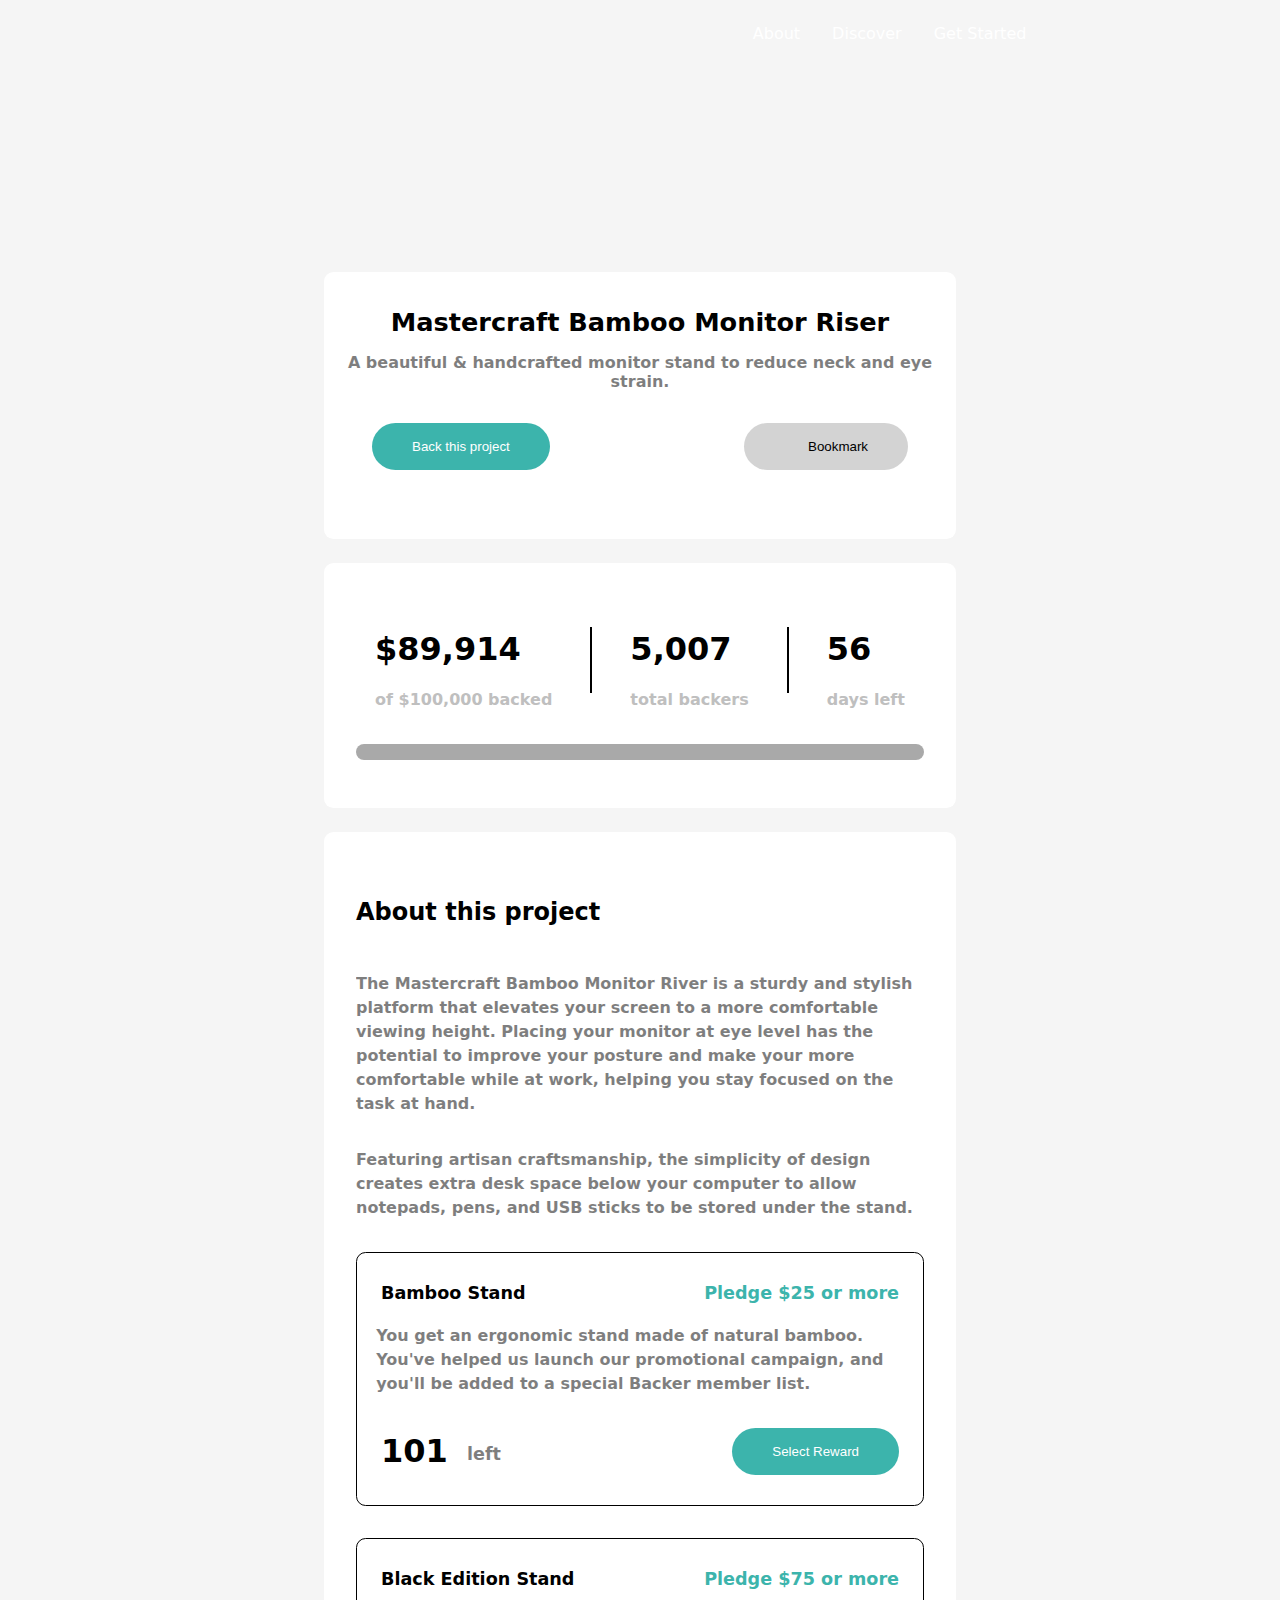
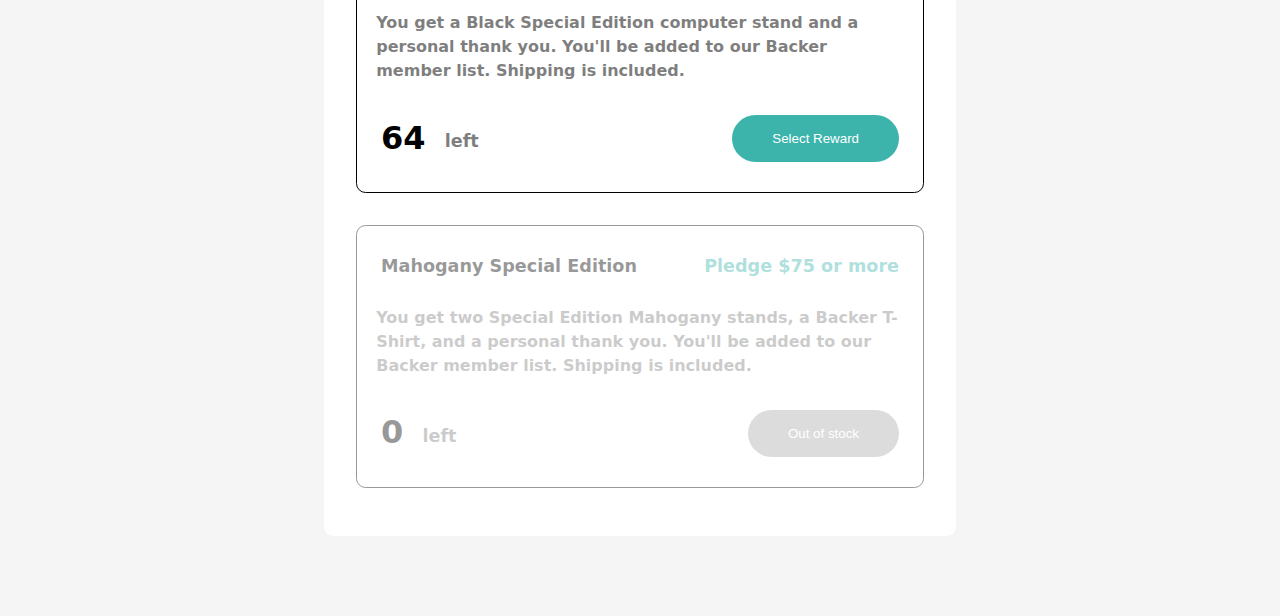
==== crowdfunding-product-page-main/index.html @ 4160df12 "crowdfund" ====
<!DOCTYPE html>
<html lang="en">
<head>
  <meta charset="UTF-8">
  <meta name="viewport" content="width=device-width, initial-scale=1.0">
  <title>CrowdFunding Product Page</title>
  <link rel="icon" href="../images/favicon-32x32.png" type="image/x-icon">
  <link rel="stylesheet" href="style.css">
</head>
<body>
  
  <div class="navbar">
    <div class="wrapper flex">
    <img class="logo" src="../images/logo.svg" alt="">
    <nav>
    <ul>
      <li><a href="#">About</a></li>
      <li><a href="#">Discover</a></li>
      <li><a href="#">Get Started</a></li>
    </ul>
    </nav>
    </div>
  </div>

  <!-- first card -->
    <div class="container"> 
    <div class="introduction">
      <img src="../images/logo-mastercraft.svg" alt="">
      <h2>Mastercraft Bamboo Monitor Riser</h2>
      <p>A beautiful & handcrafted monitor stand to reduce neck and eye strain.</p>
      <div class="btns">
        <div class="back">
        <button type="button">Back this project</button>
        </div>
        <div class="bookmark">
        <img class="icon" src="../images/icon-bookmark.svg" alt="">
        <button type="button">Bookmark</button>
        </div>
      </div>
    </div>

    <!-- second card -->
    <div class="progress">
      <div class="rate">
      <div>
        <h2>$89,914</h2>
        <p>of $100,000 backed</p>
      </div>
      <span></span>
      <div>
        <h2>5,007</h2>
        <p>total backers</p>
      </div>
      <span></span>
      <div>
        <h2>56</h2>
        <p>days left</p>
      </div>
      </div>
      <button id="btnss" type="submit"><span></span></button>
     
    </div>

    <!-- third card -->
    <div class="info">
      <div class="about">
        <h2>About this project</h2>
        <p>The Mastercraft Bamboo Monitor River is a sturdy and stylish platform that elevates your screen to a more comfortable viewing height. Placing your monitor at eye level has the potential to improve your posture and make your more comfortable while at work, helping you stay focused on the task at hand.</p>
        <p>Featuring artisan craftsmanship, the simplicity of design creates extra desk space below your computer to allow notepads, pens, and USB sticks to be stored under the stand.</p>
      </div>

      <!-- semi card -->
      <div class="bamboo">
        <div class="stand">
          <h1>Bamboo Stand</h1>
          <h1><span>Pledge $25 or more</span></h1>
          </div>
          <p>You get an ergonomic stand made of natural bamboo. You've helped us launch our promotional campaign, and you'll be added to a special Backer member list. </p>
          <div class="item">
            <div class="left">
              <h2>101</h2>
              <p>left</p>
            </div>
            <div class="btn">
            <button type="button">Select Reward</button>
            </div>
          </div>
      </div>

      <!-- semi card -->
      <div class="bamboo">
        <div class="stand">
          <h1>Black Edition Stand</h1>
          <h1><span>Pledge $75 or more</span></h1>
          </div>
          <p>You get a Black Special Edition computer stand and a personal thank you. You'll be added to our Backer member list. Shipping is included.</p>
          <div class="item">
            <div class="left">
              <h2>64</h2>
              <p>left</p>
            </div>
            <div class="btn">
            <button type="button">Select Reward</button>
            </div>
          </div>
      </div>

      <!-- semi card -->
      <div class="mahogany">
        <div class="stand">
          <h1>Mahogany Special Edition</h1>
          <h1><span>Pledge $75 or more</span></h1>
          </div>
          <p>You get two Special Edition Mahogany stands, a Backer T-Shirt, and a personal thank you. You'll be added to our Backer member list. Shipping is included.</p>
          <div class="item">
            <div class="left">
              <h2>0</h2>
              <p>left</p>
            </div>
            <div class="btn">
            <button id="btn" type="button">Out of stock</button>
            </div>
          </div>
      </div>
    </div>
  </div>

  <script src="app.js"></script>
</body>
</html>
---- crowdfunding-product-page-main/style.css ----
body {
    background: whitesmoke;
    font-family:system-ui, -apple-system, BlinkMacSystemFont, 'Segoe UI', Roboto, Oxygen, Ubuntu, Cantarell, 'Open Sans', 'Helvetica Neue', sans-serif;
}

p {
    font-weight: 600;
    opacity: 0.5;
}

.logo {
    object-fit: contain;
}

ul li {
    list-style: none;
}

a {
    text-decoration: none;
    font-size: 1rem;
    font-weight: 400;
}

.wrapper {
    width: 100%;
    align-items: baseline;
    margin: 0 auto;
}

.navbar {
    color: white;
    height: 40vh;
    background-image: url(../images/image-hero-desktop.jpg);
    background-repeat: no-repeat;
    background-size: cover;
    object-fit: cover;
}

.navbar .flex {
    display: flex;
    justify-content: space-around;
}

.navbar ul{
    display: flex;
    align-items: center;
    justify-content: space-between;
}

.navbar a{
    color: white;
    padding: 0 0.5rem;
    margin: 0 0.5rem; 
}

.navbar ul li::after {
    content: '';
    height: 0.19rem;
    width: 0;
    background: white;
    position: absolute;    
    left: 0;
    bottom: -0.6rem;
    transition: 0.5s;
}

.navbar ul li:hover::after {
    width: 100%;
}

.container {
    width: 50%;
    margin: 0 auto;
}

.introduction {
    align-items: center;
    margin-top: -6rem;
    padding-bottom: 3rem;
    background: white;
    text-align: center;
    border-radius: 0.6rem;
}

.introduction h2 {
    font-size: 1.6rem;
    font-weight: 900;
    margin: 1rem auto;
}

img {
    margin-top: -2rem;
}

.btns {
    padding: 1rem 2rem; 
    display: flex;
    justify-content: space-between;
    margin: 0.3rem 1rem;
}

.back button {
    color: white;
    background: hsl(176, 50%, 47%);
    text-align: center;
    padding: 1rem 2.5rem;
    border-radius: 3rem;
    position: relative;
    border: none;
    cursor: pointer;
    overflow: hidden;
    z-index: 0;
}

.back button:active {
    background: darkcyan;
    font-weight: 900;
}

.bookmark button {
    background: lightgray;
    text-align: center;
    color: black;
    padding-top: 1rem;
    padding-bottom: 1rem;
    padding-left: 4rem;
    padding-right: 2.5rem;
    border-radius: 3rem;
    position: relative;
    border: none;
    cursor: pointer;
    overflow: hidden;
    z-index: 2;
}

.bookmark button:active {
    color: darkcyan;
    font-weight: 900;
}

.icon {
    position: absolute;
    z-index: 3;
    object-fit: contain;
    padding-top: 2rem; 
    height: 3.1rem;
}

.progress {
    margin-top: 1.5rem;
    line-height: 1.5rem;
    padding: 3rem 2rem;
    background: white;
    color: black;
    border-radius: 0.6rem;
    display: flex;
    flex-direction: column;
}

.rate {
    display: flex;
    justify-content: space-around;
}

.progress h2 {
    font-size: 2rem;
    font-weight: 900;
}

.progress p {
    font-weight: 900;
    color: gray;
}

#btnss {
    margin-top: 1rem;
    background: darkgray;
    border-radius: 3rem;
    height: 1rem;
    position: relative;
    border: none;
    cursor: pointer;
    overflow: hidden;
    z-index: 1;
}
#btnss span {
    background: hsl(176, 50%, 47%);
    height: 100%;
    width: 70%;
    border-radius: 3rem;
    position: absolute;
    left: 0;
    bottom: 0;
    z-index: 2;
    /* transition: 0.5s; */
}

/* .btnss span:hover {
    width: 70%;
} */

.progress span {
    border: 1px solid black;
    height: 4rem;
    margin-top: 1rem;
    margin-bottom: 2rem;
}

.info {
    margin-top: 1.5rem;
    margin-bottom: 5rem;
    line-height: 1.5rem;
    padding: 3rem 2rem;
    background: white;
    color: black;
    border-radius: 0.6rem;
}

.info p {
    font-weight: 700;
}

.about h2 {
    margin-bottom: 3rem;
}

.about p {
    margin-bottom: 2rem;
}

.bamboo {
    border: 0.2px solid black;
    border-radius: 0.6rem;
    margin-top: 2rem;
}

.mahogany {
    border: 0.2px solid black;
    border-radius: 0.6rem;
    margin-top: 2rem;
    opacity: 0.4;
}

.mahogany p {
    padding: 0 1.2rem;
}

.mahogany .btn {
    padding-top: 1rem;
}

.mahogany .left p {
    font-size: 1.1rem;
    padding-top: 0.5rem;
}

.mahogany .left h2 {
    font-size: 2rem;
}

.stand span {
    color: hsl(176, 50%, 47%);
    padding-right: 1.5rem;
}

.stand h1 {
    font-size: 1.1rem;
    font-weight: 900;
    padding-left: 1.5rem;
}

.stand p {
    padding: 0 1.2rem;
}

.stand {
    margin-top: 1rem;
    display: flex; 
    justify-content: space-between;
}

.bamboo p {
    margin-top: 0.5rem;
    padding: 0 1.2rem;
}

.item {
    display: flex; 
    justify-content: space-between;
}

.left {
    display: flex;
    align-items: center;
    padding-top: 0;
    padding-bottom: 1rem;
    padding-left: 1.5rem;
    gap: 0;
}

.left h2 {
    font-size: 2rem;
}

.left p {
    font-size: 1.1rem;
    padding-top: 1rem;
    
}

.btn {
    padding-top: 1rem;
    padding-right: 1.5rem;
}

.btn button {
    color: white;
    background: hsl(176, 50%, 47%);
    text-align: center;
    padding: 1rem 2.5rem;
    border-radius: 3rem;
    position: relative;
    border: none;
    cursor: pointer;
    overflow: hidden;
    z-index: 0;
}

.btn button:active {
    background: darkcyan;
}

#btn {
    background: darkgray;
} 

@media (max-width: 375px) {
    .wrapper {
        width: 100%;
    }
    .navbar {
        width: 100%;
        height: 50vh;
        background-image: url('../images/image-hero-mobile.jpg');
        background-position: center;
    }

    .navbar ul {
        flex-wrap: wrap;
    }

    .container {
        width: 100%;
        margin: 0 auto;
    }

    .introduction {
        margin-left: auto;
        margin-right: auto;
    }

    .btns {
    padding: 1rem 0.5rem; 
    display: flex;
    justify-content: space-between;
    margin: 0.3rem 1rem;
}

    .back button {
        padding: 1rem 4rem;
    }

    .bookmark button {
        display: none;
    }

    .icon {
        position: relative;
        padding-right: 1rem;
    }

    .progress {
        margin: 1rem auto;
        align-items: center;
    }

    .progress h2 {
        margin-left: 0.5rem;
    }

    .progress span {
        margin-top: 0;
        margin-bottom: 0;
        height: 6rem;
    }

    .rate {
        flex-direction: column;
        align-items: center;
    }

    .rate span {
        transform: rotate(90deg);
    }

    #btnss {
        width: 100%;
        height: 1rem;
        margin-top: 1rem;
        z-index: 1;
    }

    #btnss span {
        width: 70%;
        z-index: 2;
        height: 0.8rem;
    }

    .info{
        margin: 0 auto;
    }

    .stand {
        flex-direction: column;
        gap: 0;
    }

    .item {
        flex-direction: column;
    }

    .btn {
        padding-top: 0;
        padding-bottom: 1rem;
        padding-left: 1rem;
    }

    .mahogany .btn {
        padding-top: 0;
    }
}
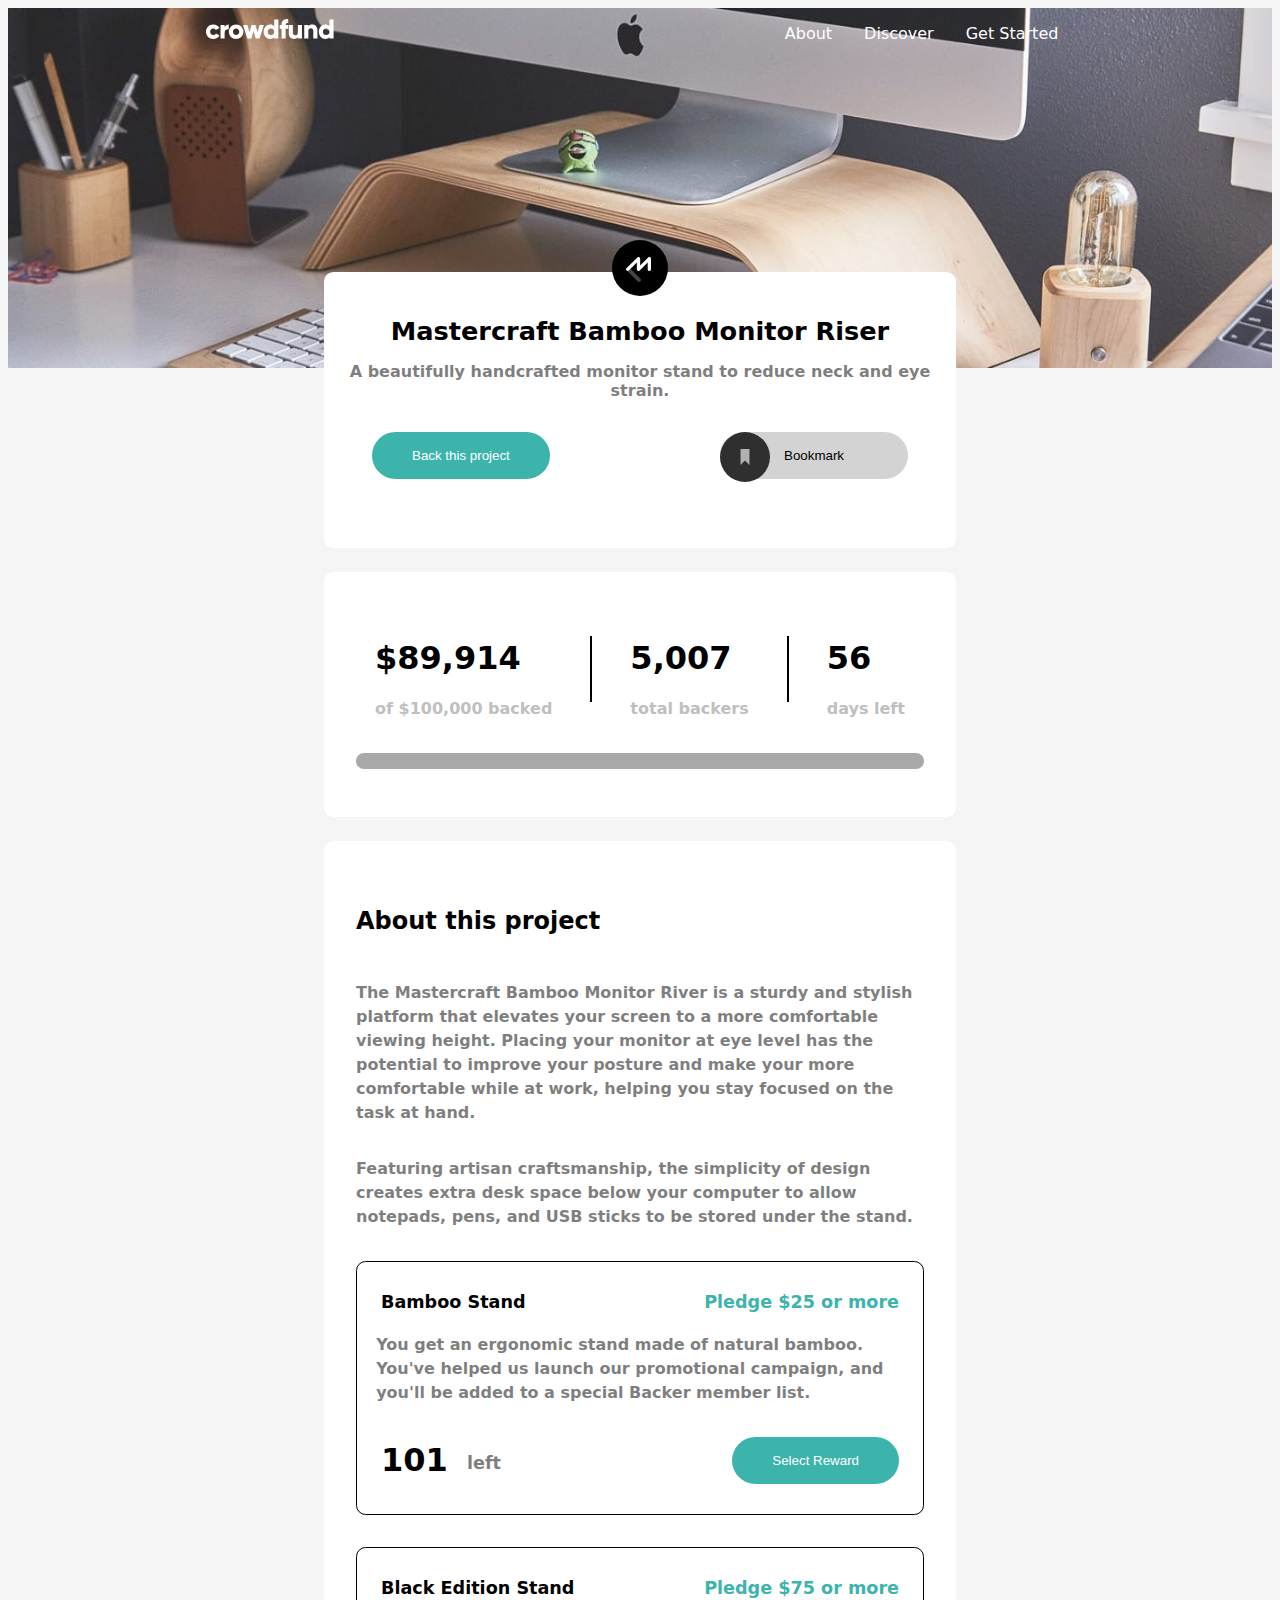
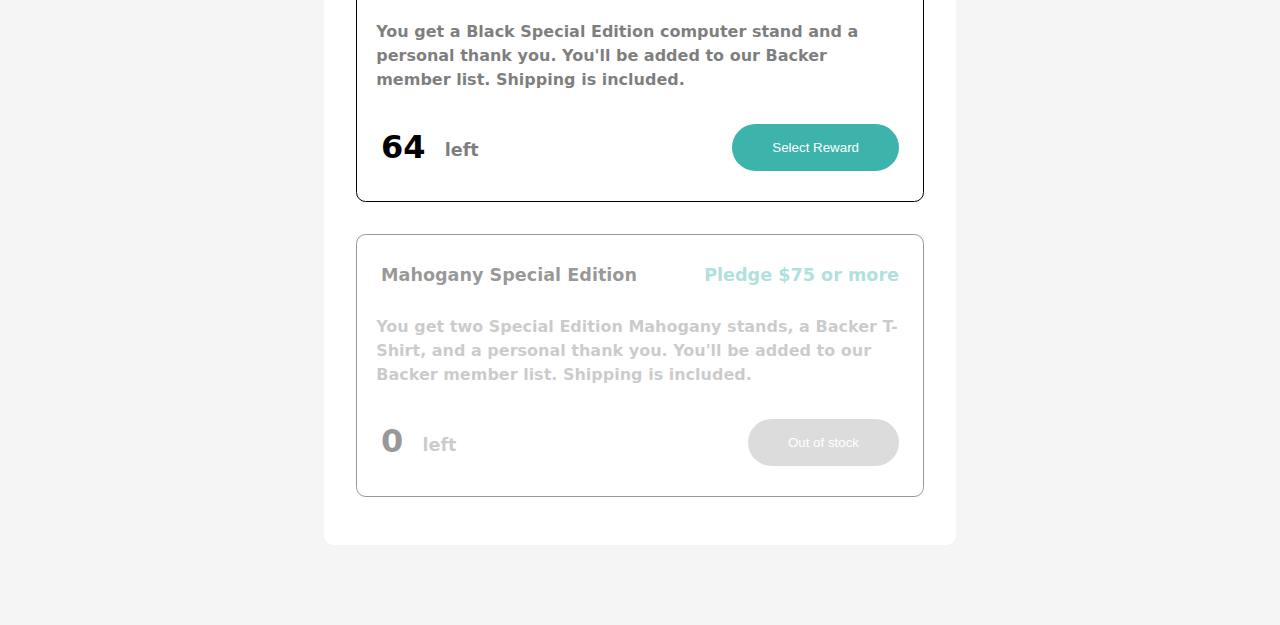
==== commit 53d19d4b: "css style adjusted" ====
--- a/crowdfunding-product-page-main/index.html
+++ b/crowdfunding-product-page-main/index.html
@@ -1,130 +1,158 @@
 <!DOCTYPE html>
 <html lang="en">
-<head>
-  <meta charset="UTF-8">
-  <meta name="viewport" content="width=device-width, initial-scale=1.0">
-  <title>CrowdFunding Product Page</title>
-  <link rel="icon" href="../images/favicon-32x32.png" type="image/x-icon">
-  <link rel="stylesheet" href="style.css">
-</head>
-<body>
-  
-  <div class="navbar">
-    <div class="wrapper flex">
-    <img class="logo" src="../images/logo.svg" alt="">
-    <nav>
-    <ul>
-      <li><a href="#">About</a></li>
-      <li><a href="#">Discover</a></li>
-      <li><a href="#">Get Started</a></li>
-    </ul>
-    </nav>
-    </div>
-  </div>
-
-  <!-- first card -->
-    <div class="container"> 
-    <div class="introduction">
-      <img src="../images/logo-mastercraft.svg" alt="">
-      <h2>Mastercraft Bamboo Monitor Riser</h2>
-      <p>A beautiful & handcrafted monitor stand to reduce neck and eye strain.</p>
-      <div class="btns">
-        <div class="back">
-        <button type="button">Back this project</button>
-        </div>
-        <div class="bookmark">
-        <img class="icon" src="../images/icon-bookmark.svg" alt="">
-        <button type="button">Bookmark</button>
-        </div>
+  <head>
+    <meta charset="UTF-8" />
+    <meta name="viewport" content="width=device-width, initial-scale=1.0" />
+    <title>CrowdFunding Product Page</title>
+    <link rel="icon" href="../crowdfunding-product-page-main/images/favicon-32x32.png" type="image/x-icon" />
+    <link rel="stylesheet" href="style.css" />
+  </head>
+  <body>
+    <div class="navbar">
+      <div class="wrapper flex">
+        <img
+          class="logo"
+          src="../crowdfunding-product-page-main/images/logo.svg"
+          alt="" />
+        <nav>
+          <ul>
+            <li><a href="#">About</a></li>
+            <li><a href="#">Discover</a></li>
+            <li><a href="#">Get Started</a></li>
+          </ul>
+        </nav>
       </div>
     </div>
 
-    <!-- second card -->
-    <div class="progress">
-      <div class="rate">
-      <div>
-        <h2>$89,914</h2>
-        <p>of $100,000 backed</p>
-      </div>
-      <span></span>
-      <div>
-        <h2>5,007</h2>
-        <p>total backers</p>
-      </div>
-      <span></span>
-      <div>
-        <h2>56</h2>
-        <p>days left</p>
-      </div>
-      </div>
-      <button id="btnss" type="submit"><span></span></button>
-     
-    </div>
-
-    <!-- third card -->
-    <div class="info">
-      <div class="about">
-        <h2>About this project</h2>
-        <p>The Mastercraft Bamboo Monitor River is a sturdy and stylish platform that elevates your screen to a more comfortable viewing height. Placing your monitor at eye level has the potential to improve your posture and make your more comfortable while at work, helping you stay focused on the task at hand.</p>
-        <p>Featuring artisan craftsmanship, the simplicity of design creates extra desk space below your computer to allow notepads, pens, and USB sticks to be stored under the stand.</p>
+    <!-- first card -->
+    <div class="container">
+      <div class="introduction">
+        <img
+          src="../crowdfunding-product-page-main/images/logo-mastercraft.svg"
+          alt="" />
+        <h2>Mastercraft Bamboo Monitor Riser</h2>
+        <p>
+          A beautifully handcrafted monitor stand to reduce neck and eye strain.
+        </p>
+        <div class="btns">
+          <div class="back">
+            <button type="button">Back this project</button>
+          </div>
+          <div class="bookmark">
+            <img
+              class="icon"
+              src="../crowdfunding-product-page-main/images/icon-bookmark.svg"
+              alt="" />
+            <button type="button">Bookmark</button>
+          </div>
+        </div>
       </div>
 
-      <!-- semi card -->
-      <div class="bamboo">
-        <div class="stand">
-          <h1>Bamboo Stand</h1>
-          <h1><span>Pledge $25 or more</span></h1>
+      <!-- second card -->
+      <div class="progress">
+        <div class="rate">
+          <div>
+            <h2>$89,914</h2>
+            <p>of $100,000 backed</p>
           </div>
-          <p>You get an ergonomic stand made of natural bamboo. You've helped us launch our promotional campaign, and you'll be added to a special Backer member list. </p>
+          <span></span>
+          <div>
+            <h2>5,007</h2>
+            <p>total backers</p>
+          </div>
+          <span></span>
+          <div>
+            <h2>56</h2>
+            <p>days left</p>
+          </div>
+        </div>
+        <button id="btnss" type="submit"><span></span></button>
+      </div>
+
+      <!-- third card -->
+      <div class="info">
+        <div class="about">
+          <h2>About this project</h2>
+          <p>
+            The Mastercraft Bamboo Monitor River is a sturdy and stylish
+            platform that elevates your screen to a more comfortable viewing
+            height. Placing your monitor at eye level has the potential to
+            improve your posture and make your more comfortable while at work,
+            helping you stay focused on the task at hand.
+          </p>
+          <p>
+            Featuring artisan craftsmanship, the simplicity of design creates
+            extra desk space below your computer to allow notepads, pens, and
+            USB sticks to be stored under the stand.
+          </p>
+        </div>
+
+        <!-- semi card -->
+        <div class="bamboo">
+          <div class="stand">
+            <h1>Bamboo Stand</h1>
+            <h1><span>Pledge $25 or more</span></h1>
+          </div>
+          <p>
+            You get an ergonomic stand made of natural bamboo. You've helped us
+            launch our promotional campaign, and you'll be added to a special
+            Backer member list.
+          </p>
           <div class="item">
             <div class="left">
               <h2>101</h2>
               <p>left</p>
             </div>
             <div class="btn">
-            <button type="button">Select Reward</button>
+              <button type="button">Select Reward</button>
             </div>
           </div>
-      </div>
+        </div>
 
-      <!-- semi card -->
-      <div class="bamboo">
-        <div class="stand">
-          <h1>Black Edition Stand</h1>
-          <h1><span>Pledge $75 or more</span></h1>
+        <!-- semi card -->
+        <div class="bamboo">
+          <div class="stand">
+            <h1>Black Edition Stand</h1>
+            <h1><span>Pledge $75 or more</span></h1>
           </div>
-          <p>You get a Black Special Edition computer stand and a personal thank you. You'll be added to our Backer member list. Shipping is included.</p>
+          <p>
+            You get a Black Special Edition computer stand and a personal thank
+            you. You'll be added to our Backer member list. Shipping is
+            included.
+          </p>
           <div class="item">
             <div class="left">
               <h2>64</h2>
               <p>left</p>
             </div>
             <div class="btn">
-            <button type="button">Select Reward</button>
+              <button type="button">Select Reward</button>
             </div>
           </div>
-      </div>
+        </div>
 
-      <!-- semi card -->
-      <div class="mahogany">
-        <div class="stand">
-          <h1>Mahogany Special Edition</h1>
-          <h1><span>Pledge $75 or more</span></h1>
+        <!-- semi card -->
+        <div class="mahogany">
+          <div class="stand">
+            <h1>Mahogany Special Edition</h1>
+            <h1><span>Pledge $75 or more</span></h1>
           </div>
-          <p>You get two Special Edition Mahogany stands, a Backer T-Shirt, and a personal thank you. You'll be added to our Backer member list. Shipping is included.</p>
+          <p>
+            You get two Special Edition Mahogany stands, a Backer T-Shirt, and a
+            personal thank you. You'll be added to our Backer member list.
+            Shipping is included.
+          </p>
           <div class="item">
             <div class="left">
               <h2>0</h2>
               <p>left</p>
             </div>
             <div class="btn">
-            <button id="btn" type="button">Out of stock</button>
+              <button id="btn" type="button">Out of stock</button>
             </div>
           </div>
+        </div>
       </div>
     </div>
-  </div>
-
-  <script src="app.js"></script>
-</body>
-</html>+  </body>
+</html>
--- a/crowdfunding-product-page-main/style.css
+++ b/crowdfunding-product-page-main/style.css
@@ -1,442 +1,437 @@
 body {
-    background: whitesmoke;
-    font-family:system-ui, -apple-system, BlinkMacSystemFont, 'Segoe UI', Roboto, Oxygen, Ubuntu, Cantarell, 'Open Sans', 'Helvetica Neue', sans-serif;
+  background: whitesmoke;
+  font-family: system-ui, -apple-system, BlinkMacSystemFont, "Segoe UI", Roboto,
+    Oxygen, Ubuntu, Cantarell, "Open Sans", "Helvetica Neue", sans-serif;
 }
 
 p {
-    font-weight: 600;
-    opacity: 0.5;
+  font-weight: 600;
+  opacity: 0.5;
 }
 
 .logo {
-    object-fit: contain;
+  object-fit: contain;
 }
 
 ul li {
-    list-style: none;
+  list-style: none;
 }
 
 a {
-    text-decoration: none;
-    font-size: 1rem;
-    font-weight: 400;
+  text-decoration: none;
+  font-size: 1rem;
+  font-weight: 400;
 }
 
 .wrapper {
+  width: 100%;
+  align-items: baseline;
+  margin: 0 auto;
+}
+
+.navbar {
+  color: white;
+  height: 40vh;
+  background-image: url("../crowdfunding-product-page-main/images/image-hero-desktop.jpg");
+  background-repeat: no-repeat;
+  background-size: cover;
+  object-fit: cover;
+}
+
+.navbar .flex {
+  display: flex;
+  justify-content: space-around;
+}
+
+.navbar ul {
+  display: flex;
+  align-items: center;
+  justify-content: space-between;
+}
+
+.navbar a {
+  color: white;
+  padding: 0 0.5rem;
+  margin: 0 0.5rem;
+}
+
+.navbar ul li::after {
+  content: "";
+  height: 0.19rem;
+  width: 0;
+  background: white;
+  position: absolute;
+  left: 0;
+  bottom: -0.6rem;
+  transition: 0.5s;
+}
+
+.navbar ul li:hover::after {
+  width: 100%;
+}
+
+.container {
+  max-width: 1024px;
+  width: 50%;
+  margin: 0 auto;
+}
+
+.introduction {
+  align-items: center;
+  margin-top: -6rem;
+  padding-bottom: 3rem;
+  background: white;
+  text-align: center;
+  border-radius: 0.6rem;
+}
+
+.introduction h2 {
+  font-size: 1.6rem;
+  font-weight: 900;
+  margin: 1rem auto;
+}
+
+img {
+  margin-top: -2rem;
+}
+
+.btns {
+  padding: 1rem 2rem;
+  display: flex;
+  justify-content: space-between;
+  margin: 0.3rem 1rem;
+}
+
+.back button {
+  color: white;
+  background: hsl(176, 50%, 47%);
+  text-align: center;
+  padding: 1rem 2.5rem;
+  border-radius: 3rem;
+  position: relative;
+  border: none;
+  cursor: pointer;
+  overflow: hidden;
+  z-index: 0;
+}
+
+.back button:active {
+  background: darkcyan;
+  font-weight: 900;
+}
+
+.bookmark button {
+  background: lightgray;
+  text-align: center;
+  color: black;
+  padding-top: 1rem;
+  padding-bottom: 1rem;
+  padding-left: 4rem;
+  padding-right: 4rem;
+  border-radius: 3rem;
+  position: relative;
+  border: none;
+  cursor: pointer;
+  overflow: hidden;
+  z-index: 2;
+}
+
+.bookmark button:active {
+  color: darkcyan;
+  font-weight: 900;
+}
+
+.icon {
+  position: absolute;
+  z-index: 3;
+  object-fit: contain;
+  padding-top: 2rem;
+  height: 3.1rem;
+}
+
+.progress {
+  margin-top: 1.5rem;
+  line-height: 1.5rem;
+  padding: 3rem 2rem;
+  background: white;
+  color: black;
+  border-radius: 0.6rem;
+  display: flex;
+  flex-direction: column;
+}
+
+.rate {
+  display: flex;
+  justify-content: space-around;
+}
+
+.progress h2 {
+  font-size: 2rem;
+  font-weight: 900;
+}
+
+.progress p {
+  font-weight: 900;
+  color: gray;
+}
+
+#btnss {
+  margin-top: 1rem;
+  background: darkgray;
+  border-radius: 3rem;
+  height: 1rem;
+  position: relative;
+  border: none;
+  cursor: pointer;
+  overflow: hidden;
+  z-index: 1;
+}
+#btnss span {
+  background: hsl(176, 50%, 47%);
+  height: 100%;
+  width: 70%;
+  border-radius: 3rem;
+  position: absolute;
+  left: 0;
+  bottom: 0;
+  z-index: 2;
+  /* transition: 0.5s; */
+}
+
+/* .btnss span:hover {
+    width: 70%;
+} */
+
+.progress span {
+  border: 1px solid black;
+  height: 4rem;
+  margin-top: 1rem;
+  margin-bottom: 2rem;
+}
+
+.info {
+  margin-top: 1.5rem;
+  margin-bottom: 5rem;
+  line-height: 1.5rem;
+  padding: 3rem 2rem;
+  background: white;
+  color: black;
+  border-radius: 0.6rem;
+}
+
+.info p {
+  font-weight: 700;
+}
+
+.about h2 {
+  margin-bottom: 3rem;
+}
+
+.about p {
+  margin-bottom: 2rem;
+}
+
+.bamboo {
+  border: 0.2px solid black;
+  border-radius: 0.6rem;
+  margin-top: 2rem;
+}
+
+.mahogany {
+  border: 0.2px solid black;
+  border-radius: 0.6rem;
+  margin-top: 2rem;
+  opacity: 0.4;
+}
+
+.mahogany p {
+  padding: 0 1.2rem;
+}
+
+.mahogany .btn {
+  padding-top: 1rem;
+}
+
+.mahogany .left p {
+  font-size: 1.1rem;
+  padding-top: 0.5rem;
+}
+
+.mahogany .left h2 {
+  font-size: 2rem;
+}
+
+.stand span {
+  color: hsl(176, 50%, 47%);
+  padding-right: 1.5rem;
+}
+
+.stand h1 {
+  font-size: 1.1rem;
+  font-weight: 900;
+  padding-left: 1.5rem;
+}
+
+.stand p {
+  padding: 0 1.2rem;
+}
+
+.stand {
+  margin-top: 1rem;
+  display: flex;
+  justify-content: space-between;
+}
+
+.bamboo p {
+  margin-top: 0.5rem;
+  padding: 0 1.2rem;
+}
+
+.item {
+  display: flex;
+  justify-content: space-between;
+}
+
+.left {
+  display: flex;
+  align-items: center;
+  padding-top: 0;
+  padding-bottom: 1rem;
+  padding-left: 1.5rem;
+  gap: 0;
+}
+
+.left h2 {
+  font-size: 2rem;
+}
+
+.left p {
+  font-size: 1.1rem;
+  padding-top: 1rem;
+}
+
+.btn {
+  padding-top: 1rem;
+  padding-right: 1.5rem;
+}
+
+.btn button {
+  color: white;
+  background: hsl(176, 50%, 47%);
+  text-align: center;
+  padding: 1rem 2.5rem;
+  border-radius: 3rem;
+  position: relative;
+  border: none;
+  cursor: pointer;
+  overflow: hidden;
+  z-index: 0;
+}
+
+.btn button:active {
+  background: darkcyan;
+}
+
+#btn {
+  background: darkgray;
+}
+
+@media (max-width: 375px) {
+  .wrapper {
     width: 100%;
-    align-items: baseline;
+  }
+  .navbar {
+    width: 100%;
+    height: 50vh;
+    background-position: center;
+  }
+
+  .navbar ul {
+    flex-wrap: wrap;
+  }
+
+  .container {
+    width: 97%;
     margin: 0 auto;
-}
-
-.navbar {
-    color: white;
-    height: 40vh;
-    background-image: url(../images/image-hero-desktop.jpg);
-    background-repeat: no-repeat;
-    background-size: cover;
-    object-fit: cover;
-}
-
-.navbar .flex {
-    display: flex;
-    justify-content: space-around;
-}
-
-.navbar ul{
-    display: flex;
-    align-items: center;
-    justify-content: space-between;
-}
-
-.navbar a{
-    color: white;
-    padding: 0 0.5rem;
-    margin: 0 0.5rem; 
-}
-
-.navbar ul li::after {
-    content: '';
-    height: 0.19rem;
-    width: 0;
-    background: white;
-    position: absolute;    
-    left: 0;
-    bottom: -0.6rem;
-    transition: 0.5s;
-}
-
-.navbar ul li:hover::after {
-    width: 100%;
-}
-
-.container {
-    width: 50%;
-    margin: 0 auto;
-}
-
-.introduction {
-    align-items: center;
-    margin-top: -6rem;
-    padding-bottom: 3rem;
-    background: white;
-    text-align: center;
-    border-radius: 0.6rem;
-}
-
-.introduction h2 {
-    font-size: 1.6rem;
-    font-weight: 900;
-    margin: 1rem auto;
-}
-
-img {
-    margin-top: -2rem;
-}
-
-.btns {
-    padding: 1rem 2rem; 
+  }
+
+  .introduction {
+    margin-left: auto;
+    margin-right: auto;
+  }
+
+  .btns {
+    padding: 1rem 0.5rem;
     display: flex;
     justify-content: space-between;
     margin: 0.3rem 1rem;
-}
-
-.back button {
-    color: white;
-    background: hsl(176, 50%, 47%);
-    text-align: center;
-    padding: 1rem 2.5rem;
-    border-radius: 3rem;
+  }
+
+  .back button {
+    padding: 1rem 4rem;
+  }
+
+  .bookmark button {
+    display: none;
+  }
+
+  .icon {
     position: relative;
-    border: none;
-    cursor: pointer;
-    overflow: hidden;
-    z-index: 0;
-}
-
-.back button:active {
-    background: darkcyan;
-    font-weight: 900;
-}
-
-.bookmark button {
-    background: lightgray;
-    text-align: center;
-    color: black;
-    padding-top: 1rem;
+    padding-right: 1rem;
+  }
+
+  .progress {
+    margin: 1rem auto;
+    align-items: center;
+  }
+
+  .progress h2 {
+    margin-left: 0.5rem;
+  }
+
+  .progress span {
+    margin-top: 0;
+    margin-bottom: 0;
+    height: 6rem;
+  }
+
+  .rate {
+    flex-direction: column;
+    align-items: center;
+  }
+
+  .rate span {
+    transform: rotate(90deg);
+  }
+
+  #btnss {
+    width: 100%;
+    height: 1rem;
+    margin-top: 1rem;
+    z-index: 1;
+  }
+
+  #btnss span {
+    width: 70%;
+    z-index: 2;
+    height: 0.8rem;
+  }
+
+  .info {
+    margin: 0 auto;
+  }
+
+  .stand {
+    flex-direction: column;
+    gap: 0;
+  }
+
+  .item {
+    flex-wrap: wrap;
+  }
+
+  .btn {
     padding-bottom: 1rem;
-    padding-left: 4rem;
-    padding-right: 2.5rem;
-    border-radius: 3rem;
-    position: relative;
-    border: none;
-    cursor: pointer;
-    overflow: hidden;
-    z-index: 2;
-}
-
-.bookmark button:active {
-    color: darkcyan;
-    font-weight: 900;
-}
-
-.icon {
-    position: absolute;
-    z-index: 3;
-    object-fit: contain;
-    padding-top: 2rem; 
-    height: 3.1rem;
-}
-
-.progress {
-    margin-top: 1.5rem;
-    line-height: 1.5rem;
-    padding: 3rem 2rem;
-    background: white;
-    color: black;
-    border-radius: 0.6rem;
-    display: flex;
-    flex-direction: column;
-}
-
-.rate {
-    display: flex;
-    justify-content: space-around;
-}
-
-.progress h2 {
-    font-size: 2rem;
-    font-weight: 900;
-}
-
-.progress p {
-    font-weight: 900;
-    color: gray;
-}
-
-#btnss {
-    margin-top: 1rem;
-    background: darkgray;
-    border-radius: 3rem;
-    height: 1rem;
-    position: relative;
-    border: none;
-    cursor: pointer;
-    overflow: hidden;
-    z-index: 1;
-}
-#btnss span {
-    background: hsl(176, 50%, 47%);
-    height: 100%;
-    width: 70%;
-    border-radius: 3rem;
-    position: absolute;
-    left: 0;
-    bottom: 0;
-    z-index: 2;
-    /* transition: 0.5s; */
-}
-
-/* .btnss span:hover {
-    width: 70%;
-} */
-
-.progress span {
-    border: 1px solid black;
-    height: 4rem;
-    margin-top: 1rem;
-    margin-bottom: 2rem;
-}
-
-.info {
-    margin-top: 1.5rem;
-    margin-bottom: 5rem;
-    line-height: 1.5rem;
-    padding: 3rem 2rem;
-    background: white;
-    color: black;
-    border-radius: 0.6rem;
-}
-
-.info p {
-    font-weight: 700;
-}
-
-.about h2 {
-    margin-bottom: 3rem;
-}
-
-.about p {
-    margin-bottom: 2rem;
-}
-
-.bamboo {
-    border: 0.2px solid black;
-    border-radius: 0.6rem;
-    margin-top: 2rem;
-}
-
-.mahogany {
-    border: 0.2px solid black;
-    border-radius: 0.6rem;
-    margin-top: 2rem;
-    opacity: 0.4;
-}
-
-.mahogany p {
-    padding: 0 1.2rem;
-}
-
-.mahogany .btn {
-    padding-top: 1rem;
-}
-
-.mahogany .left p {
-    font-size: 1.1rem;
-    padding-top: 0.5rem;
-}
-
-.mahogany .left h2 {
-    font-size: 2rem;
-}
-
-.stand span {
-    color: hsl(176, 50%, 47%);
-    padding-right: 1.5rem;
-}
-
-.stand h1 {
-    font-size: 1.1rem;
-    font-weight: 900;
-    padding-left: 1.5rem;
-}
-
-.stand p {
-    padding: 0 1.2rem;
-}
-
-.stand {
-    margin-top: 1rem;
-    display: flex; 
-    justify-content: space-between;
-}
-
-.bamboo p {
-    margin-top: 0.5rem;
-    padding: 0 1.2rem;
-}
-
-.item {
-    display: flex; 
-    justify-content: space-between;
-}
-
-.left {
-    display: flex;
-    align-items: center;
-    padding-top: 0;
-    padding-bottom: 1rem;
-    padding-left: 1.5rem;
-    gap: 0;
-}
-
-.left h2 {
-    font-size: 2rem;
-}
-
-.left p {
-    font-size: 1.1rem;
-    padding-top: 1rem;
-    
-}
-
-.btn {
-    padding-top: 1rem;
-    padding-right: 1.5rem;
-}
-
-.btn button {
-    color: white;
-    background: hsl(176, 50%, 47%);
-    text-align: center;
-    padding: 1rem 2.5rem;
-    border-radius: 3rem;
-    position: relative;
-    border: none;
-    cursor: pointer;
-    overflow: hidden;
-    z-index: 0;
-}
-
-.btn button:active {
-    background: darkcyan;
-}
-
-#btn {
-    background: darkgray;
-} 
-
-@media (max-width: 375px) {
-    .wrapper {
-        width: 100%;
-    }
-    .navbar {
-        width: 100%;
-        height: 50vh;
-        background-image: url('../images/image-hero-mobile.jpg');
-        background-position: center;
-    }
-
-    .navbar ul {
-        flex-wrap: wrap;
-    }
-
-    .container {
-        width: 100%;
-        margin: 0 auto;
-    }
-
-    .introduction {
-        margin-left: auto;
-        margin-right: auto;
-    }
-
-    .btns {
-    padding: 1rem 0.5rem; 
-    display: flex;
-    justify-content: space-between;
-    margin: 0.3rem 1rem;
-}
-
-    .back button {
-        padding: 1rem 4rem;
-    }
-
-    .bookmark button {
-        display: none;
-    }
-
-    .icon {
-        position: relative;
-        padding-right: 1rem;
-    }
-
-    .progress {
-        margin: 1rem auto;
-        align-items: center;
-    }
-
-    .progress h2 {
-        margin-left: 0.5rem;
-    }
-
-    .progress span {
-        margin-top: 0;
-        margin-bottom: 0;
-        height: 6rem;
-    }
-
-    .rate {
-        flex-direction: column;
-        align-items: center;
-    }
-
-    .rate span {
-        transform: rotate(90deg);
-    }
-
-    #btnss {
-        width: 100%;
-        height: 1rem;
-        margin-top: 1rem;
-        z-index: 1;
-    }
-
-    #btnss span {
-        width: 70%;
-        z-index: 2;
-        height: 0.8rem;
-    }
-
-    .info{
-        margin: 0 auto;
-    }
-
-    .stand {
-        flex-direction: column;
-        gap: 0;
-    }
-
-    .item {
-        flex-direction: column;
-    }
-
-    .btn {
-        padding-top: 0;
-        padding-bottom: 1rem;
-        padding-left: 1rem;
-    }
-
-    .mahogany .btn {
-        padding-top: 0;
-    }
-}
+    padding-left: 1rem;
+  }
+}
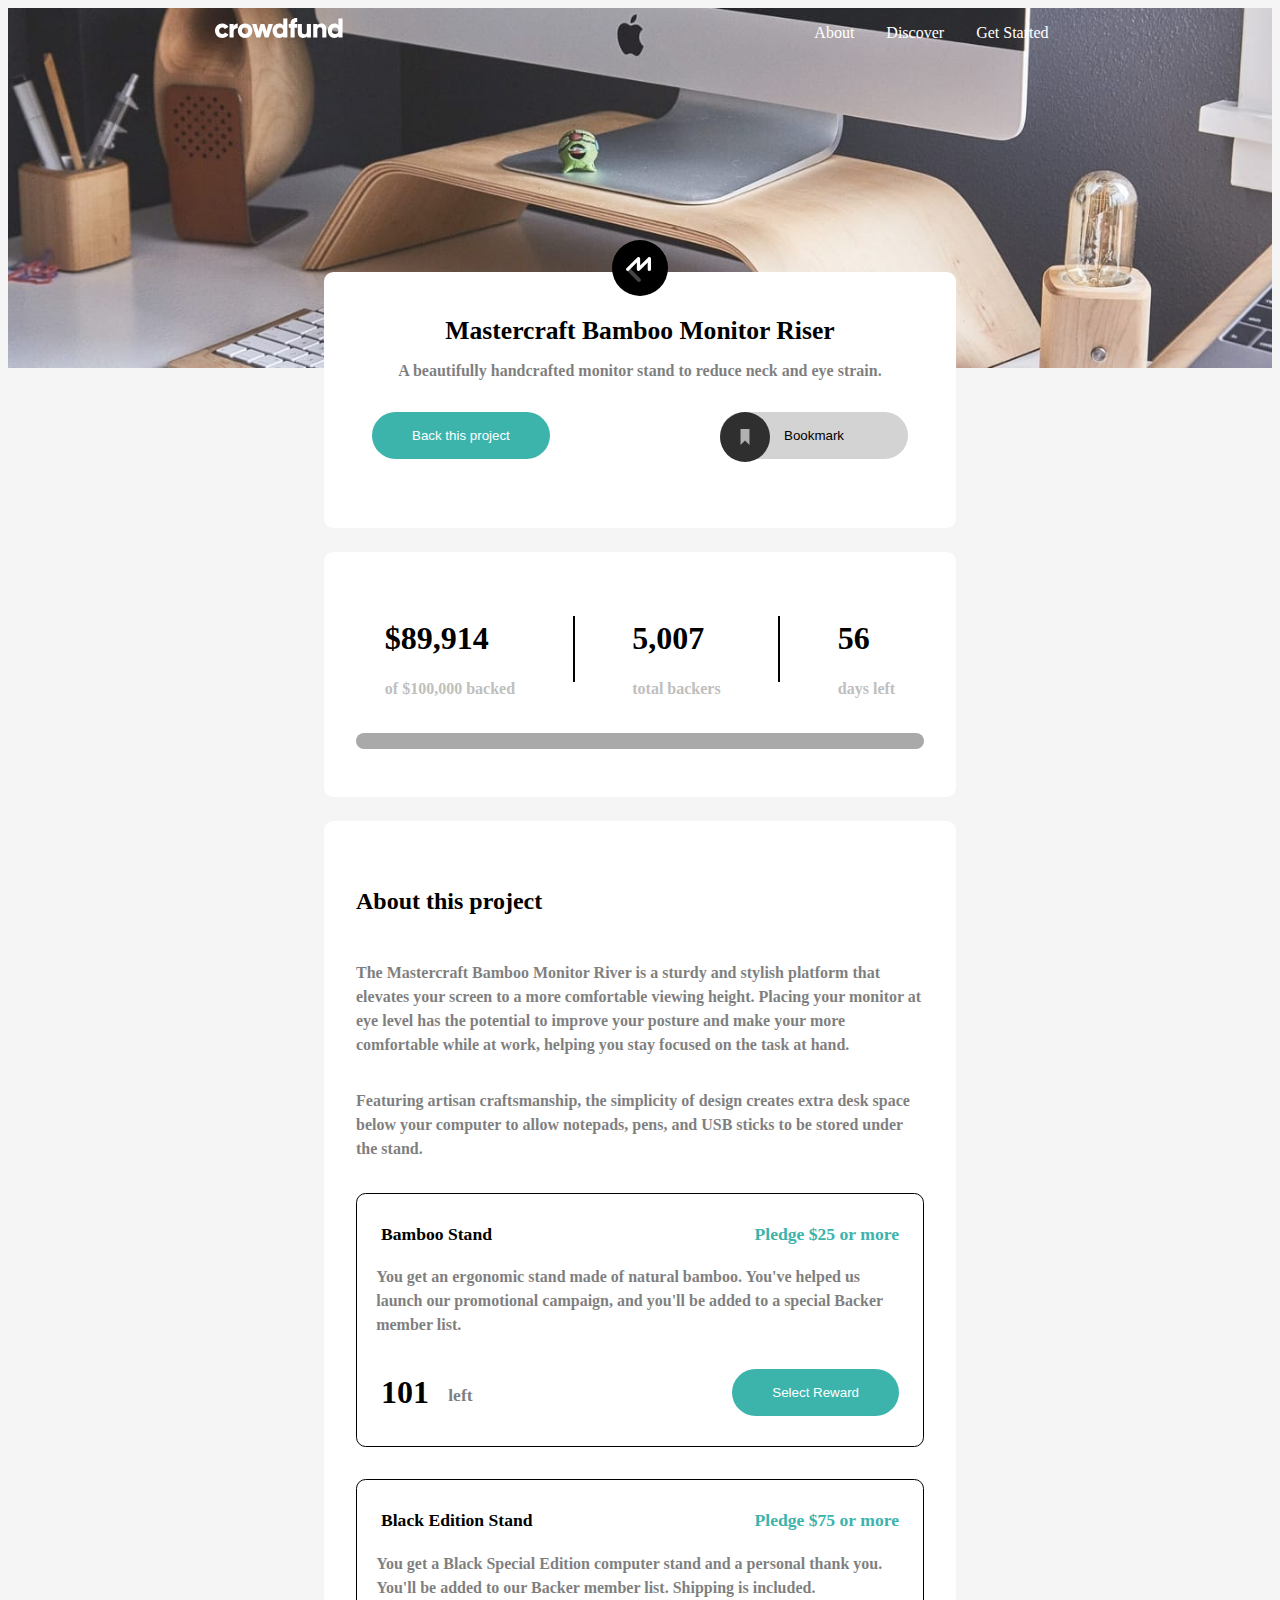
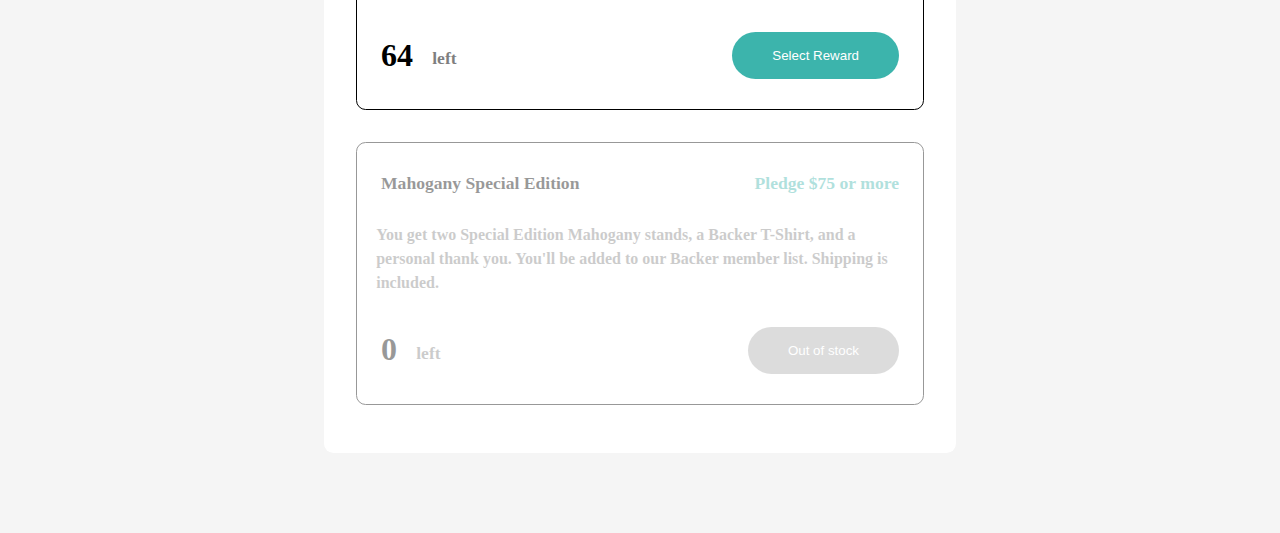
==== commit 992a86af: "first commit" ====
--- a/crowdfunding-product-page-main/index.html
+++ b/crowdfunding-product-page-main/index.html
@@ -5,7 +5,7 @@
     <meta name="viewport" content="width=device-width, initial-scale=1.0" />
     <title>CrowdFunding Product Page</title>
     <link rel="icon" href="../crowdfunding-product-page-main/images/favicon-32x32.png" type="image/x-icon" />
-    <link rel="stylesheet" href="style.css" />
+    <link rel="stylesheet" href="style.css"/>
   </head>
   <body>
     <div class="navbar">
--- a/crowdfunding-product-page-main/style.css
+++ b/crowdfunding-product-page-main/style.css
@@ -1,7 +1,5 @@
 body {
   background: whitesmoke;
-  font-family: system-ui, -apple-system, BlinkMacSystemFont, "Segoe UI", Roboto,
-    Oxygen, Ubuntu, Cantarell, "Open Sans", "Helvetica Neue", sans-serif;
 }
 
 p {
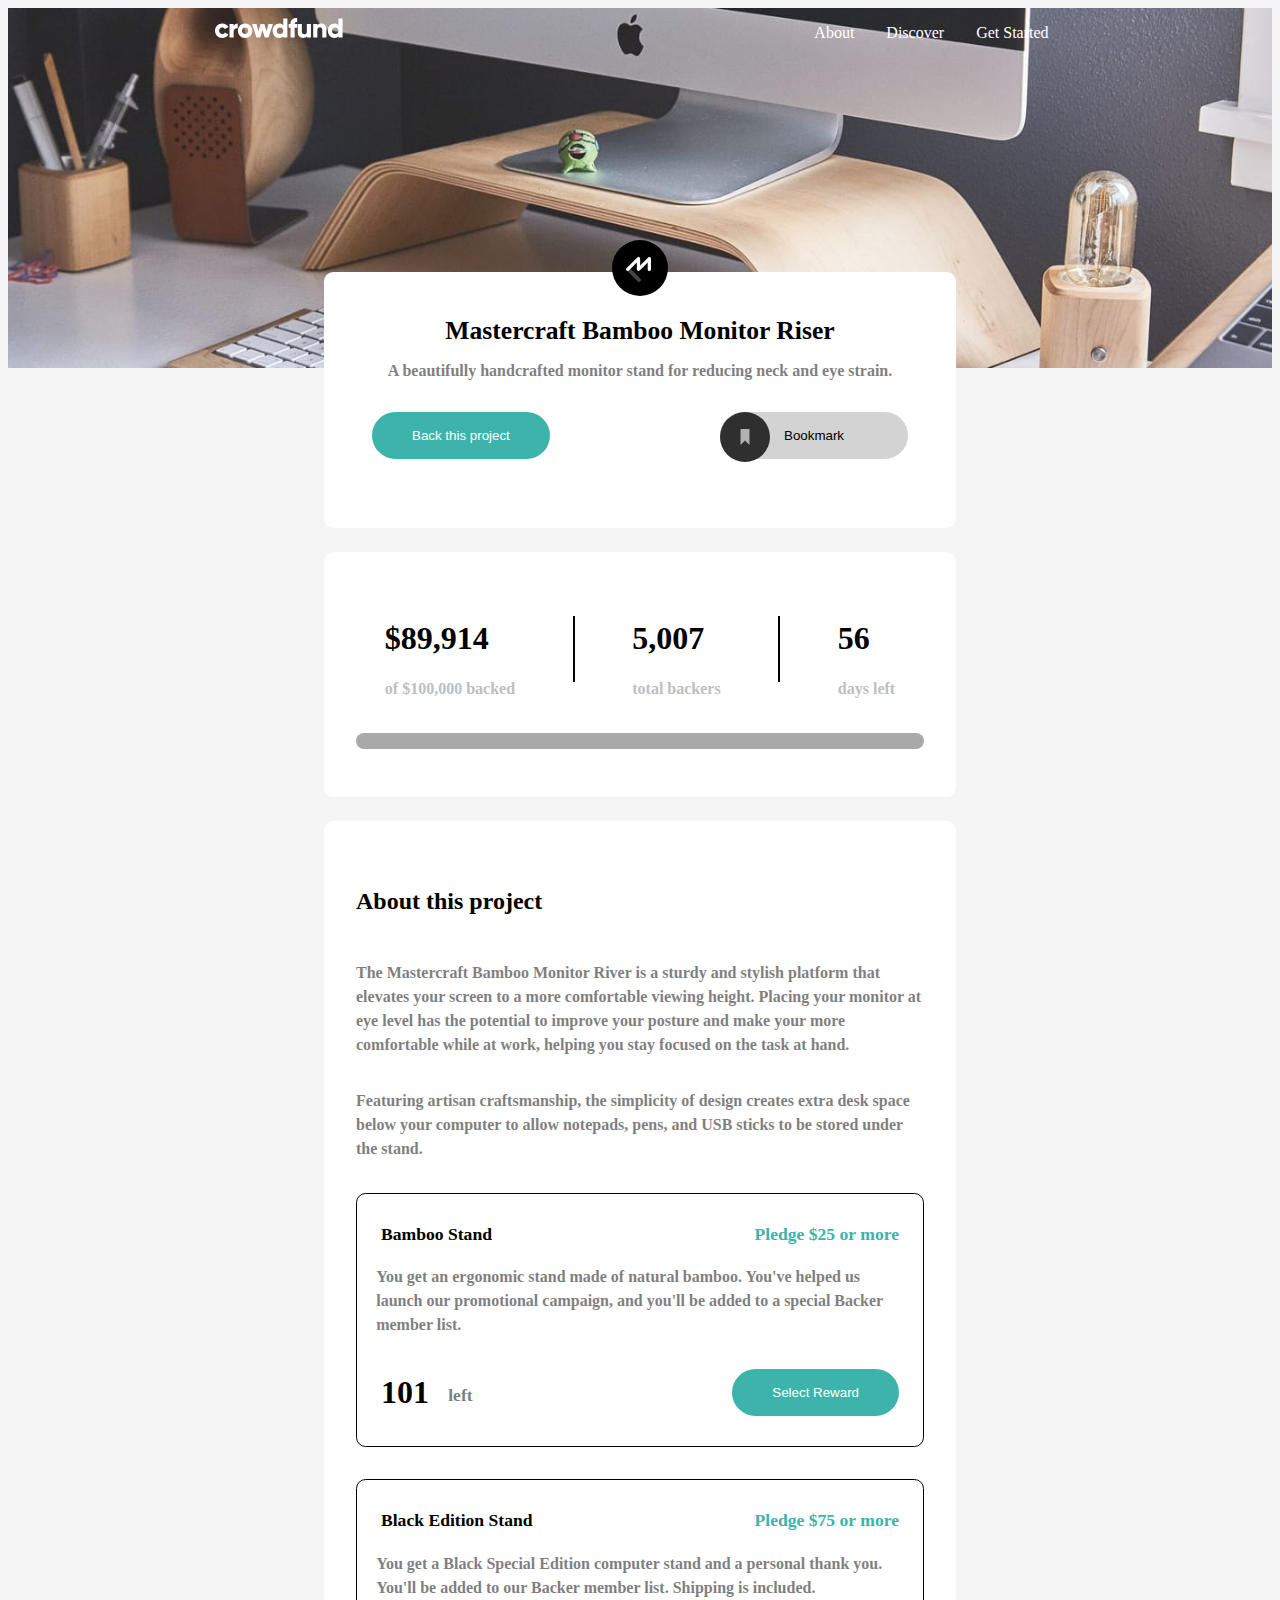
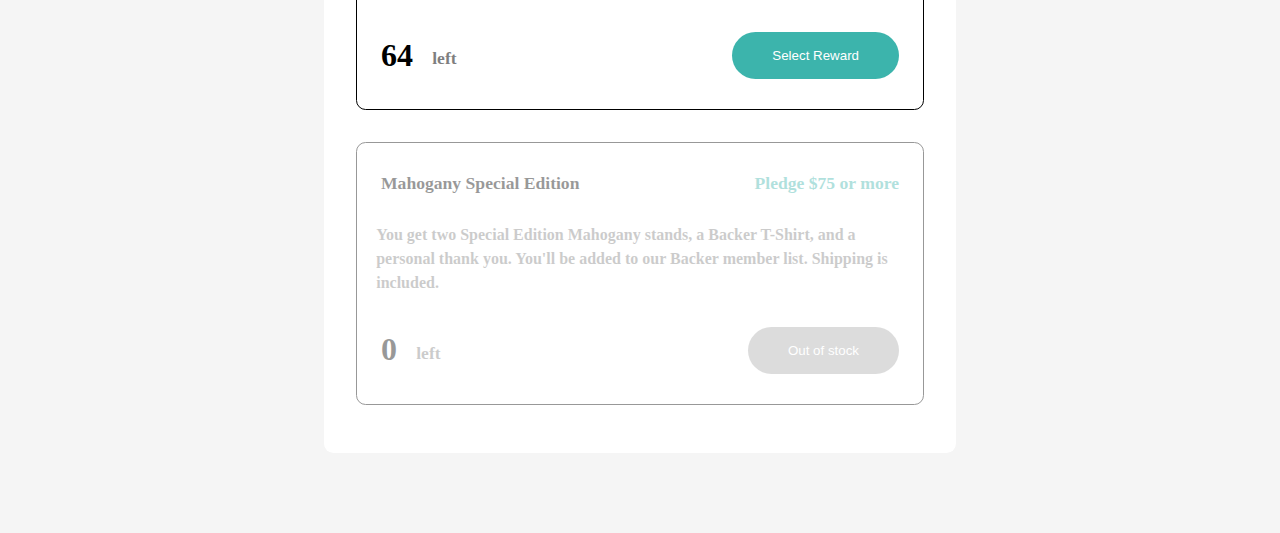
==== commit c0bbf561: "added features" ====
--- a/crowdfunding-product-page-main/index.html
+++ b/crowdfunding-product-page-main/index.html
@@ -32,7 +32,7 @@
           alt="" />
         <h2>Mastercraft Bamboo Monitor Riser</h2>
         <p>
-          A beautifully handcrafted monitor stand to reduce neck and eye strain.
+          A beautifully handcrafted monitor stand for reducing neck and eye strain.
         </p>
         <div class="btns">
           <div class="back">
